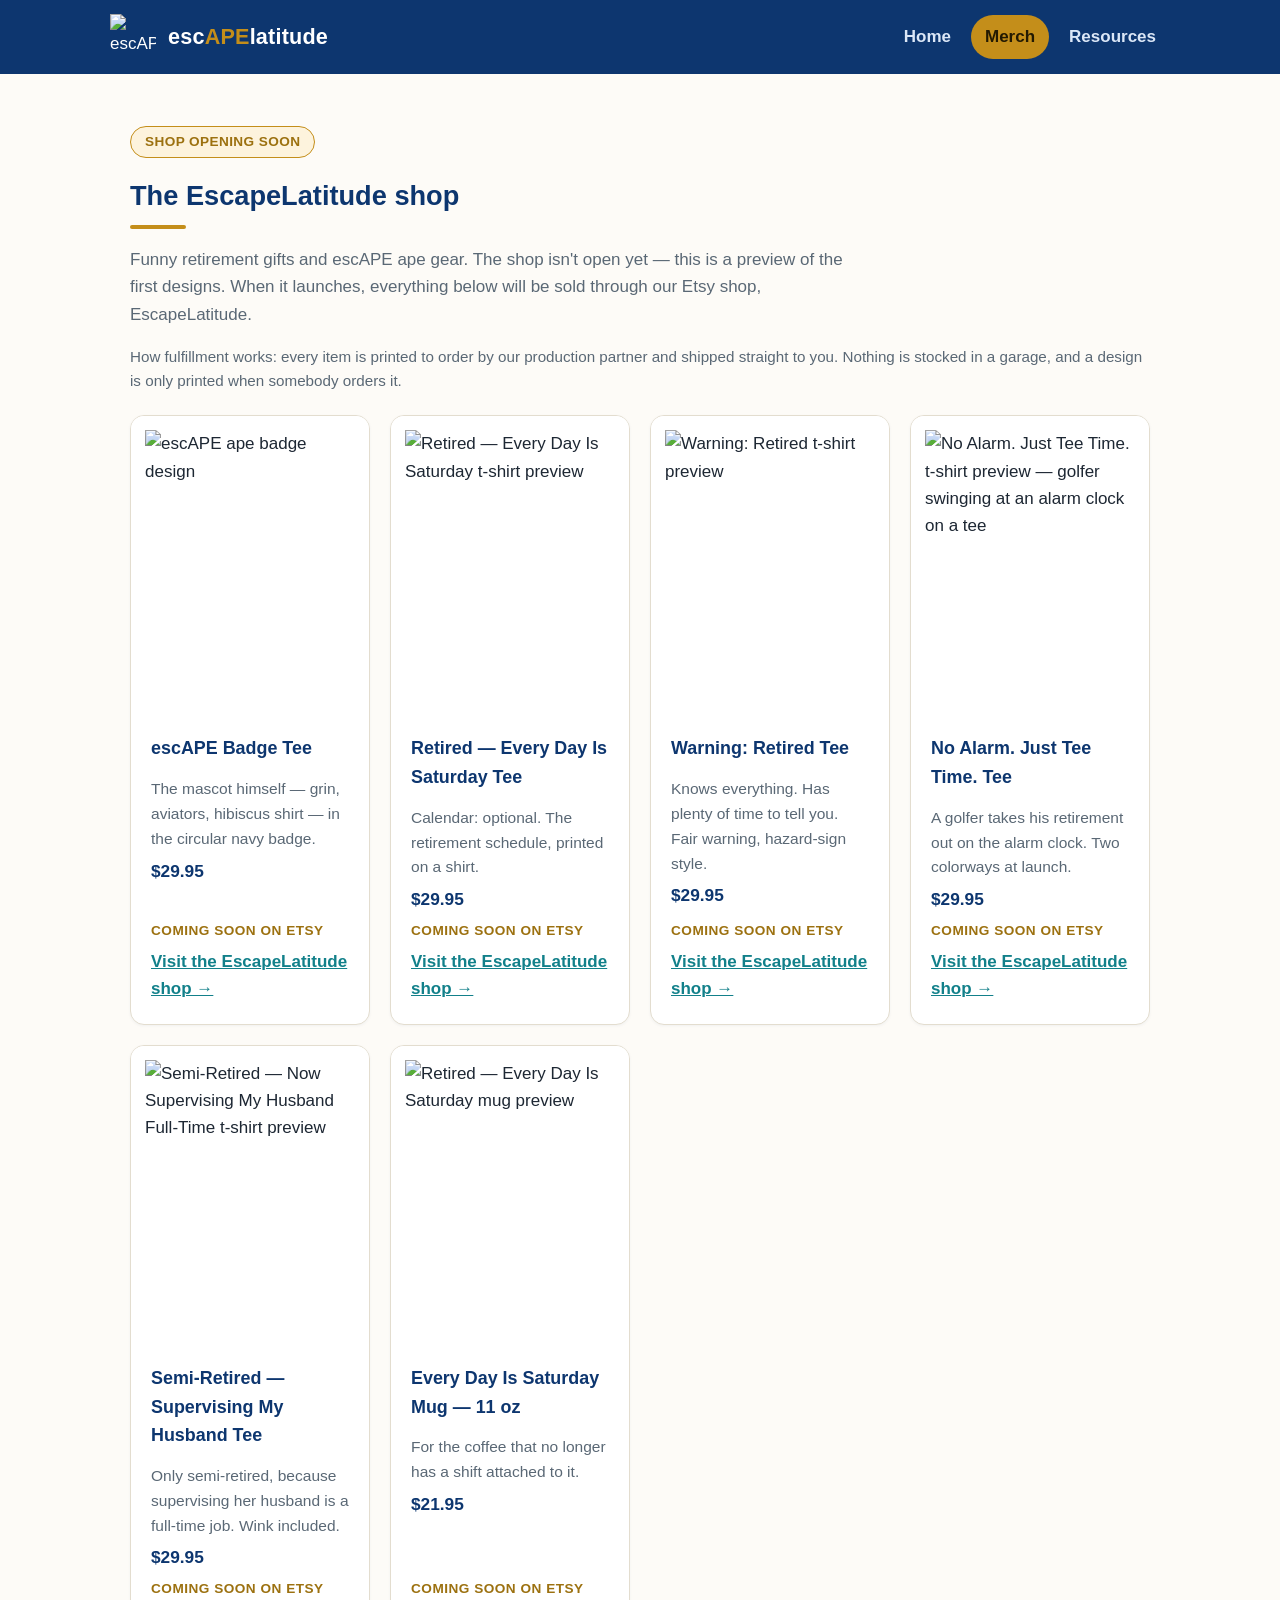
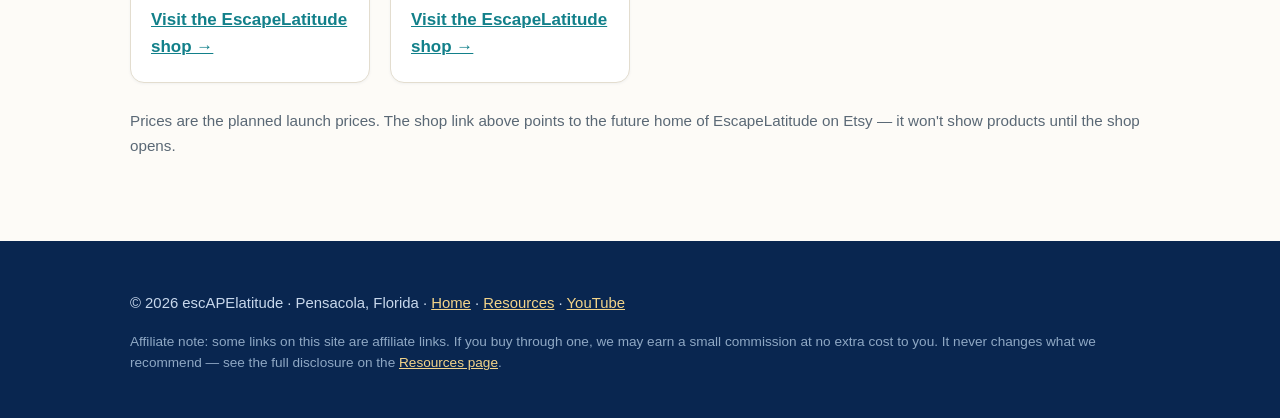
==== merch.html @ 024b546a "Add files via upload" ====
<!DOCTYPE html>
<html lang="en">
<head>
<meta charset="utf-8">
<meta name="viewport" content="width=device-width, initial-scale=1">
<title>Merch — The EscapeLatitude Shop Preview | escAPElatitude</title>
<meta name="description" content="Preview the EscapeLatitude shop: funny retirement tees and mugs plus escAPE ape gear. Opening soon on Etsy.">
<link rel="icon" type="image/png" href="assets/favicon.png">
<link rel="stylesheet" href="styles.css">
</head>
<body>

<header class="site-header">
  <div class="wrap nav">
    <a class="brand" href="index.html">
      <img src="assets/badge.png" alt="escAPE ape badge">
      <span class="wordmark">esc<span class="ape">APE</span>latitude</span>
    </a>
    <nav class="nav-links">
      <a href="index.html">Home</a>
      <a href="merch.html" aria-current="page">Merch</a>
      <a href="resources.html">Resources</a>
    </nav>
  </div>
</header>

<main class="wrap">

  <section>
    <span class="status-pill" style="background:#fdf3dd;color:#9c7110">Shop opening soon</span>
    <h2>The EscapeLatitude shop<span class="rule"></span></h2>
    <p class="lede">Funny retirement gifts and escAPE ape gear. The shop isn't open yet — this is a preview of the first designs. When it launches, everything below will be sold through our Etsy shop, EscapeLatitude.</p>
    <p class="note">How fulfillment works: every item is printed to order by our production partner and shipped straight to you. Nothing is stocked in a garage, and a design is only printed when somebody orders it.</p>

    <div class="grid">
      <div class="card product">
        <div class="thumb"><img src="assets/badge.png" alt="escAPE ape badge design"></div>
        <div class="body">
          <h3>escAPE Badge Tee</h3>
          <p>The mascot himself — grin, aviators, hibiscus shirt — in the circular navy badge.</p>
          <span class="price">$29.95</span>
          <span class="soon">Coming soon on Etsy</span>
          <a class="shop-link" href="https://www.etsy.com/shop/EscapeLatitude">Visit the EscapeLatitude shop →</a>
        </div>
      </div>

      <div class="card product">
        <div class="thumb"><img src="assets/merch-every-day-saturday.jpg" alt="Retired — Every Day Is Saturday t-shirt preview"></div>
        <div class="body">
          <h3>Retired — Every Day Is Saturday Tee</h3>
          <p>Calendar: optional. The retirement schedule, printed on a shirt.</p>
          <span class="price">$29.95</span>
          <span class="soon">Coming soon on Etsy</span>
          <a class="shop-link" href="https://www.etsy.com/shop/EscapeLatitude">Visit the EscapeLatitude shop →</a>
        </div>
      </div>

      <div class="card product">
        <div class="thumb"><img src="assets/merch-warning-retired.jpg" alt="Warning: Retired t-shirt preview"></div>
        <div class="body">
          <h3>Warning: Retired Tee</h3>
          <p>Knows everything. Has plenty of time to tell you. Fair warning, hazard-sign style.</p>
          <span class="price">$29.95</span>
          <span class="soon">Coming soon on Etsy</span>
          <a class="shop-link" href="https://www.etsy.com/shop/EscapeLatitude">Visit the EscapeLatitude shop →</a>
        </div>
      </div>

      <div class="card product">
        <div class="thumb"><img src="assets/merch-tee-time.jpg" alt="No Alarm. Just Tee Time. t-shirt preview — golfer swinging at an alarm clock on a tee"></div>
        <div class="body">
          <h3>No Alarm. Just Tee Time. Tee</h3>
          <p>A golfer takes his retirement out on the alarm clock. Two colorways at launch.</p>
          <span class="price">$29.95</span>
          <span class="soon">Coming soon on Etsy</span>
          <a class="shop-link" href="https://www.etsy.com/shop/EscapeLatitude">Visit the EscapeLatitude shop →</a>
        </div>
      </div>

      <div class="card product">
        <div class="thumb"><img src="assets/merch-semi-retired.jpg" alt="Semi-Retired — Now Supervising My Husband Full-Time t-shirt preview"></div>
        <div class="body">
          <h3>Semi-Retired — Supervising My Husband Tee</h3>
          <p>Only semi-retired, because supervising her husband is a full-time job. Wink included.</p>
          <span class="price">$29.95</span>
          <span class="soon">Coming soon on Etsy</span>
          <a class="shop-link" href="https://www.etsy.com/shop/EscapeLatitude">Visit the EscapeLatitude shop →</a>
        </div>
      </div>

      <div class="card product">
        <div class="thumb"><img src="assets/merch-saturday-mug.jpg" alt="Retired — Every Day Is Saturday mug preview"></div>
        <div class="body">
          <h3>Every Day Is Saturday Mug — 11 oz</h3>
          <p>For the coffee that no longer has a shift attached to it.</p>
          <span class="price">$21.95</span>
          <span class="soon">Coming soon on Etsy</span>
          <a class="shop-link" href="https://www.etsy.com/shop/EscapeLatitude">Visit the EscapeLatitude shop →</a>
        </div>
      </div>
    </div>

    <p class="note" style="margin-top:26px">Prices are the planned launch prices. The shop link above points to the future home of EscapeLatitude on Etsy — it won't show products until the shop opens.</p>
  </section>

</main>

<footer class="site-footer">
  <div class="wrap">
    <p>© 2026 escAPElatitude · Pensacola, Florida · <a href="index.html">Home</a> · <a href="resources.html">Resources</a> · <a href="https://www.youtube.com/@EscapeLatitude">YouTube</a></p>
    <p class="fine">Affiliate note: some links on this site are affiliate links. If you buy through one, we may earn a small commission at no extra cost to you. It never changes what we recommend — see the full disclosure on the <a href="resources.html">Resources page</a>.</p>
  </div>
</footer>

</body>
</html>
---- styles.css ----
/* escAPElatitude — hand-written styles, no frameworks, no external dependencies */
:root{
  --navy:#0d366f;        /* RGB(13,54,112) */
  --navy-dark:#092650;
  --gold:#c48e1a;        /* RGB(196,142,26) */
  --gold-dark:#9c7110;
  --teal:#12808a;
  --ink:#1d2733;
  --muted:#5a6875;
  --paper:#fdfbf7;
  --card:#ffffff;
  --line:#e3ddcf;
  --radius:14px;
}
*{box-sizing:border-box}
html{scroll-behavior:smooth}
body{
  margin:0; background:var(--paper); color:var(--ink);
  font-family:-apple-system,BlinkMacSystemFont,"Segoe UI",Roboto,"Helvetica Neue",Arial,sans-serif;
  line-height:1.6; font-size:17px;
}
img{max-width:100%; height:auto; display:block}
a{color:var(--teal)}
.wrap{max-width:1060px; margin:0 auto; padding:0 20px}

/* Header / nav */
.site-header{background:var(--navy); color:#fff}
.nav{display:flex; align-items:center; gap:14px; flex-wrap:wrap; padding:14px 0}
.nav .brand{display:flex; align-items:center; gap:12px; text-decoration:none; color:#fff; margin-right:auto}
.nav .brand img{width:46px; height:46px}
.nav .brand .wordmark{font-size:1.35rem; font-weight:800; letter-spacing:.2px}
.nav .brand .wordmark .ape{color:var(--gold)}
.nav-links{display:flex; gap:6px; flex-wrap:wrap}
.nav-links a{color:#dbe7f7; text-decoration:none; padding:8px 14px; border-radius:999px; font-weight:600}
.nav-links a:hover{background:rgba(255,255,255,.12); color:#fff}
.nav-links a[aria-current="page"]{background:var(--gold); color:#231a02}

/* Hero */
.hero{background:linear-gradient(180deg,var(--navy) 0%,var(--navy-dark) 100%); color:#fff; text-align:center; padding:52px 0 60px}
.hero img.badge{width:210px; margin:0 auto 18px}
.hero h1{font-size:2.6rem; margin:0 0 6px; line-height:1.15}
.hero h1 .ape{color:var(--gold)}
.hero .tagline{font-size:1.2rem; color:#cfe0f4; margin:0 auto 26px; max-width:620px}
.btn{display:inline-block; text-decoration:none; font-weight:700; padding:13px 26px; border-radius:999px; margin:4px}
.btn-gold{background:var(--gold); color:#231a02}
.btn-gold:hover{background:var(--gold-dark); color:#fff}
.btn-ghost{border:2px solid #7fa3cf; color:#eaf2fc}
.btn-ghost:hover{border-color:#fff; color:#fff}
.status-pill{display:inline-block; background:rgba(196,142,26,.16); border:1px solid var(--gold); color:#f3d489;
  border-radius:999px; padding:4px 14px; font-size:.85rem; font-weight:700; letter-spacing:.4px; text-transform:uppercase; margin-bottom:16px}

/* Sections */
section{padding:52px 0 8px}
h2{font-size:1.7rem; color:var(--navy); margin:0 0 10px}
h2 .rule{display:block; width:56px; height:4px; background:var(--gold); border-radius:2px; margin-top:8px}
.lede{color:var(--muted); max-width:720px}
.two-col{display:grid; grid-template-columns:1fr 1fr; gap:34px; align-items:center}
.two-col img.rounded{border-radius:var(--radius)}

/* Pillar + product cards */
.grid{display:grid; grid-template-columns:repeat(auto-fit,minmax(230px,1fr)); gap:20px; margin-top:22px}
.card{background:var(--card); border:1px solid var(--line); border-radius:var(--radius); padding:22px; box-shadow:0 1px 3px rgba(13,54,112,.05)}
.card h3{margin:0 0 8px; color:var(--navy); font-size:1.12rem}
.card p{margin:0; color:var(--muted); font-size:.97rem}
.card .icon{font-size:1.7rem; margin-bottom:10px}
.product{padding:0; overflow:hidden; display:flex; flex-direction:column}
.product .thumb{background:#fff}
.product .thumb img{width:100%; height:300px; object-fit:contain; padding:14px}
.product .body{padding:18px 20px 22px; display:flex; flex-direction:column; gap:6px; flex:1}
.product .price{font-weight:800; color:var(--navy); font-size:1.08rem}
.product .soon{margin-top:auto; font-size:.85rem; font-weight:700; color:var(--gold-dark); text-transform:uppercase; letter-spacing:.5px}
.product a.shop-link{font-weight:700}

/* Scene strip */
.scenes{display:grid; grid-template-columns:repeat(auto-fit,minmax(240px,1fr)); gap:16px; margin-top:22px}
.scenes figure{margin:0}
.scenes img{border-radius:var(--radius); width:100%; height:220px; object-fit:cover}
.scenes figcaption{text-align:center; color:var(--muted); font-size:.9rem; margin-top:8px}

/* Disclosure + placeholder boxes */
.disclosure{background:#fdf3dd; border:1px solid var(--gold); border-radius:var(--radius); padding:20px 24px; margin:28px 0}
.disclosure h2,.disclosure h3{color:var(--gold-dark); margin-top:0}
.placeholder{border:2px dashed #b9c4cf; border-radius:10px; padding:14px 16px; color:var(--muted); background:#f7f9fb; font-weight:600; text-align:center}
.note{color:var(--muted); font-size:.95rem}

/* Footer */
.site-footer{background:var(--navy-dark); color:#c8d8ec; margin-top:60px; padding:36px 0 30px; font-size:.93rem}
.site-footer a{color:#f3d489}
.site-footer .fine{color:#8fa8c4; font-size:.85rem; margin-top:14px}

@media (max-width:680px){
  .two-col{grid-template-columns:1fr}
  .hero h1{font-size:2rem}
  .hero img.badge{width:160px}
  .nav{justify-content:center}
  .nav .brand{margin-right:0}
}
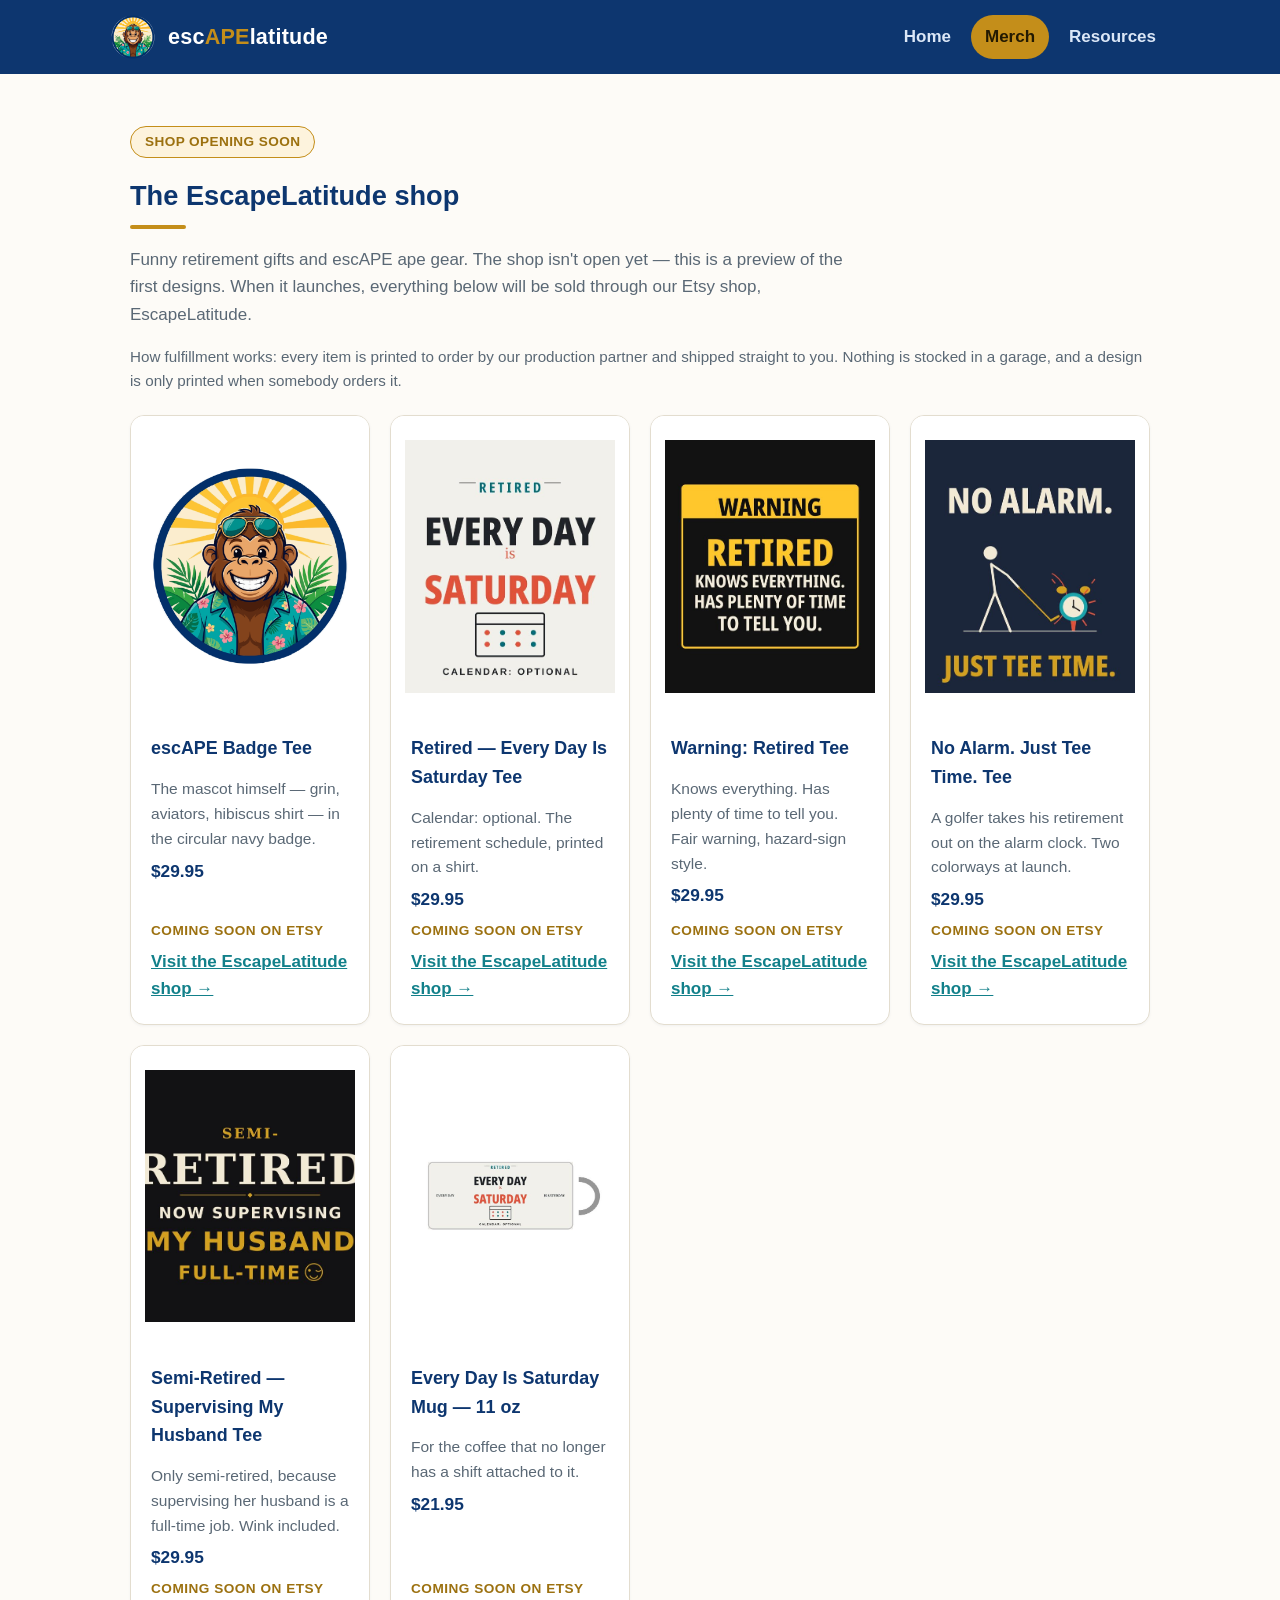
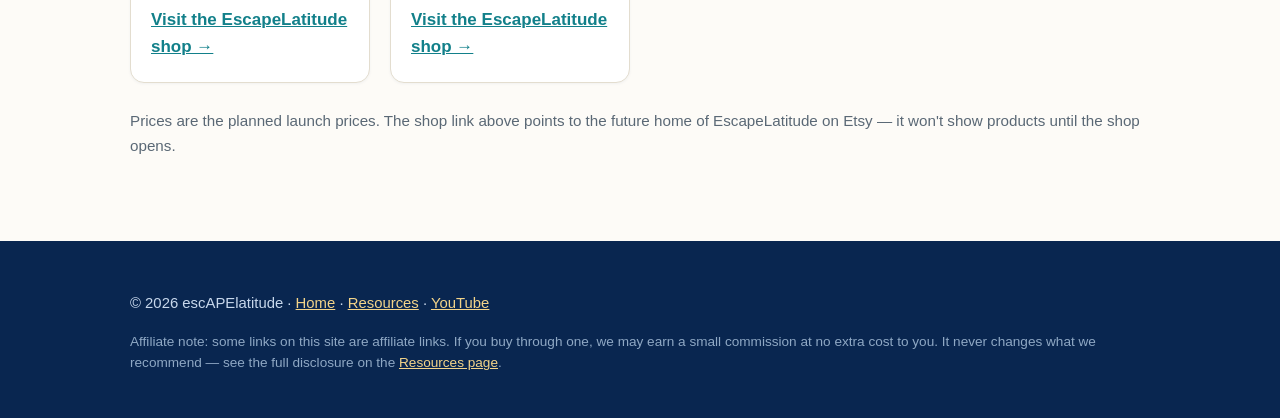
==== commit c8698d8d: "Privacy scrub: novice framing, remove location from footers" ====
--- a/merch.html
+++ b/merch.html
@@ -107,7 +107,7 @@
 
 <footer class="site-footer">
   <div class="wrap">
-    <p>© 2026 escAPElatitude · Pensacola, Florida · <a href="index.html">Home</a> · <a href="resources.html">Resources</a> · <a href="https://www.youtube.com/@EscapeLatitude">YouTube</a></p>
+    <p>© 2026 escAPElatitude · <a href="index.html">Home</a> · <a href="resources.html">Resources</a> · <a href="https://www.youtube.com/@EscapeLatitude">YouTube</a></p>
     <p class="fine">Affiliate note: some links on this site are affiliate links. If you buy through one, we may earn a small commission at no extra cost to you. It never changes what we recommend — see the full disclosure on the <a href="resources.html">Resources page</a>.</p>
   </div>
 </footer>
